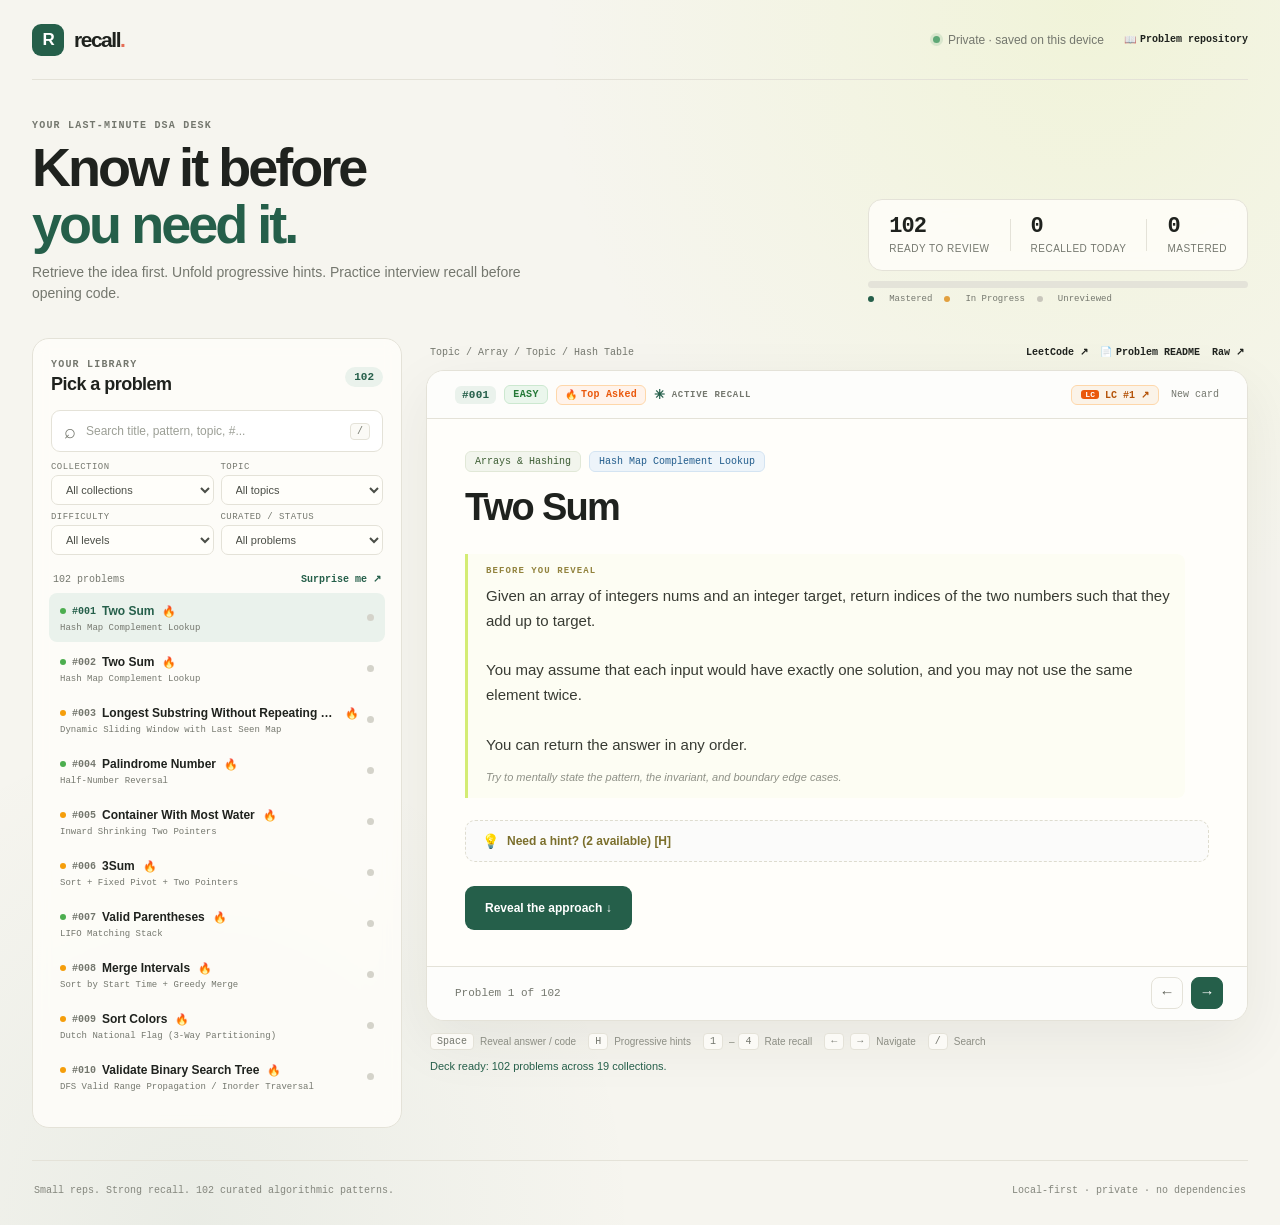
==== revision/index.html @ f0b4bc25 "Add DSA revision flashcard app, metadata framework, and optimal algorithmic approaches" ====
<!doctype html>
<html lang="en">
  <head>
    <meta charset="utf-8">
    <meta name="viewport" content="width=device-width, initial-scale=1">
    <meta name="theme-color" content="#f5f4ef">
    <meta name="description" content="A local-first flash-card study space for revising data structures and algorithms.">
    <title>Recall — DSA Revision Deck</title>
    <link rel="stylesheet" href="./styles.css?v=4">
    <script src="./app.js?v=4" defer></script>
  </head>
  <body>
    <div class="app-shell">
      <header class="topbar">
        <a class="brand" href="./" aria-label="Recall home">
          <span class="brand-mark" aria-hidden="true">R</span>
          <span>recall<span class="brand-period">.</span></span>
        </a>
        <div class="topbar-meta">
          <span class="local-badge"><span aria-hidden="true"></span> Private · saved on this device</span>
          <button class="repo-link text-link-btn" id="repo-readme-btn" type="button">
            <span aria-hidden="true">📖</span> Problem repository
          </button>
        </div>
      </header>

      <main>
        <section class="intro">
          <div>
            <p class="eyebrow">YOUR LAST-MINUTE DSA DESK</p>
            <h1>Know it before<br><span>you need it.</span></h1>
            <p class="intro-copy">Retrieve the idea first. Unfold progressive hints. Practice interview recall before opening code.</p>
          </div>
          <div class="session-summary-box">
            <div class="session-summary" aria-label="Study progress">
              <div class="summary-item">
                <span class="summary-value" id="due-count">—</span>
                <span class="summary-label">ready to review</span>
              </div>
              <div class="summary-divider"></div>
              <div class="summary-item">
                <span class="summary-value" id="reviewed-count">—</span>
                <span class="summary-label">recalled today</span>
              </div>
              <div class="summary-divider"></div>
              <div class="summary-item">
                <span class="summary-value" id="mastered-count">—</span>
                <span class="summary-label">mastered</span>
              </div>
            </div>
            <div class="mastery-bar-container" title="Overall mastery progress">
              <div class="mastery-bar">
                <div class="mastery-fill mastered-fill" id="bar-mastered" style="width: 0%"></div>
                <div class="mastery-fill learning-fill" id="bar-learning" style="width: 0%"></div>
              </div>
              <div class="mastery-legend">
                <span class="legend-dot dot-mastered"></span> Mastered
                <span class="legend-dot dot-learning"></span> In Progress
                <span class="legend-dot dot-unseen"></span> Unreviewed
              </div>
            </div>
          </div>
        </section>

        <section class="study-layout" aria-label="DSA flash cards">
          <aside class="library-panel">
            <div class="library-heading">
              <div>
                <p class="eyebrow">YOUR LIBRARY</p>
                <h2>Pick a problem</h2>
              </div>
              <span class="count-pill" id="problem-count">—</span>
            </div>

            <label class="search-box">
              <span class="sr-only">Search problems</span>
              <span class="search-icon" aria-hidden="true">⌕</span>
              <input id="search-input" type="search" placeholder="Search title, pattern, topic, #..." autocomplete="off">
              <kbd>/</kbd>
            </label>

            <div class="filter-grid">
              <div>
                <label for="group-filter" class="filter-label">Collection</label>
                <select id="group-filter">
                  <option value="">All collections</option>
                </select>
              </div>
              <div>
                <label for="topic-filter" class="filter-label">Topic</label>
                <select id="topic-filter">
                  <option value="">All topics</option>
                </select>
              </div>
              <div>
                <label for="difficulty-filter" class="filter-label">Difficulty</label>
                <select id="difficulty-filter">
                  <option value="">All levels</option>
                  <option value="Easy">Easy</option>
                  <option value="Medium">Medium</option>
                  <option value="Hard">Hard</option>
                </select>
              </div>
              <div>
                <label for="status-filter" class="filter-label">Curated / Status</label>
                <select id="status-filter">
                  <option value="all">All problems</option>
                  <option value="frequently-asked">🔥 Frequently Asked</option>
                  <option value="due">Due to review</option>
                  <option value="new">Not reviewed</option>
                  <option value="mastered">Mastered</option>
                </select>
              </div>
            </div>

            <div class="list-caption">
              <span id="results-label">All problems</span>
              <button class="text-button" id="shuffle-button" type="button">Surprise me <span aria-hidden="true">↗</span></button>
            </div>
            <nav class="problem-list" id="problem-list" aria-label="Problem cards"></nav>
            <p class="empty-list" id="empty-list" hidden>No matches. Try another search or filter.</p>
          </aside>

          <section class="card-column" aria-live="polite">
            <div class="card-toolbar">
              <div class="breadcrumb" id="card-breadcrumb">Loading your cards</div>
              <div class="card-toolbar-links">
                <a class="source-link" id="lc-top-link" href="#" target="_blank" rel="noreferrer" hidden>LeetCode <span aria-hidden="true">↗</span></a>
                <button class="source-link text-link-btn" id="readme-modal-btn" type="button">
                  <span aria-hidden="true">📄</span> Problem README
                </button>
                <a class="source-link" id="readme-raw-link" href="#" target="_blank" rel="noreferrer">Raw ↗</a>
              </div>
            </div>

            <article class="flash-card" id="flash-card" aria-labelledby="card-title">
              <div class="card-topline">
                <div class="card-topline-left">
                  <span class="card-number-badge" id="card-number">#001</span>
                  <span class="difficulty-pill" id="card-difficulty">Medium</span>
                  <span class="freq-pill" id="card-freq-pill" hidden title="Frequently asked in technical interviews">
                    <span aria-hidden="true">🔥</span> Top Asked
                  </span>
                  <span class="card-type"><span aria-hidden="true">✳</span> ACTIVE RECALL</span>
                </div>
                <div class="card-topline-right">
                  <a class="lc-pill" id="card-lc-pill" target="_blank" rel="noreferrer" hidden>
                    <span class="lc-pill-icon">LC</span>
                    <span id="card-lc-text">LeetCode ↗</span>
                  </a>
                  <span class="review-state" id="review-state"></span>
                </div>
              </div>

              <div class="card-content">
                <div class="badge-cluster" id="badge-cluster">
                  <span class="cluster-badge topic-badge" id="card-topic">Topic</span>
                  <span class="cluster-badge pattern-badge" id="card-pattern">Pattern</span>
                </div>

                <h2 id="card-title">Loading…</h2>

                <div class="recall-prompt">
                  <span class="prompt-label">BEFORE YOU REVEAL</span>
                  <div class="prompt-copy" id="card-prompt"></div>
                  <p class="recall-hint">Try to mentally state the pattern, the invariant, and boundary edge cases.</p>
                </div>

                <!-- Progressive Hints Drawer -->
                <div class="hints-drawer" id="hints-drawer" hidden>
                  <div class="hints-header">
                    <button class="hint-toggle-button" id="hint-toggle-button" type="button">
                      <span class="hint-bulb" aria-hidden="true">💡</span>
                      <span id="hint-btn-label">Need a hint? (H)</span>
                    </button>
                    <span class="hint-counter" id="hint-counter"></span>
                  </div>
                  <div class="hints-body" id="hints-body" hidden>
                    <div class="hints-stack" id="hints-stack"></div>
                    <button class="next-hint-button" id="next-hint-button" type="button" hidden>Reveal next hint ↓</button>
                  </div>
                </div>

                <button class="reveal-button" id="reveal-button" type="button">
                  Reveal the approach <span aria-hidden="true">↓</span>
                </button>

                <div class="answer" id="answer" hidden>
                  <div class="answer-heading">
                    <span class="eyebrow">THE RECALL CHECK</span>
                    <span class="answer-rule"></span>
                  </div>

                  <div class="answer-grid" id="answer-grid"></div>

                  <section class="code-section">
                    <div class="code-heading">
                      <div>
                        <p class="eyebrow">SOLUTION REFERENCE</p>
                        <h3>Check your implementation</h3>
                      </div>
                      <div class="code-actions">
                        <button class="copy-code-button" id="copy-code-button" type="button" hidden title="Copy code to clipboard">
                          <span class="copy-icon">⎘</span> <span id="copy-label">Copy code</span>
                        </button>
                        <button class="code-reveal-button" id="code-reveal-button" type="button">Reveal code</button>
                        <label class="sr-only" for="language-select">Choose solution language</label>
                        <select id="language-select" aria-label="Solution language" hidden></select>
                      </div>
                    </div>
                    <div class="code-container" id="code-container" hidden>
                      <pre class="code-block"><code id="source-code" class="highlighted-code"></code></pre>
                    </div>
                    <p class="code-caption" id="code-caption">Try to write the solution before opening the reference.</p>
                  </section>

                  <div class="rate-section">
                    <div>
                      <p class="eyebrow">HOW DID THAT FEEL?</p>
                      <p class="rate-hint">Spaced repetition schedules your next review based on your rating.</p>
                    </div>
                    <div class="rating-buttons" role="group" aria-label="Rate recall">
                      <button class="rating-button rating-again" data-rating="again" type="button">
                        <span class="rate-key">1</span> Again <span class="rate-time">10m</span>
                      </button>
                      <button class="rating-button rating-hard" data-rating="hard" type="button">
                        <span class="rate-key">2</span> Hard <span class="rate-time">1d</span>
                      </button>
                      <button class="rating-button rating-good" data-rating="good" type="button">
                        <span class="rate-key">3</span> Good <span class="rate-time">3d</span>
                      </button>
                      <button class="rating-button rating-easy" data-rating="easy" type="button">
                        <span class="rate-key">4</span> Easy <span class="rate-time">4d</span>
                      </button>
                    </div>
                  </div>
                </div>
              </div>

              <footer class="card-footer">
                <span id="card-position">—</span>
                <div class="step-controls">
                  <button class="step-button" id="previous-button" type="button" aria-label="Previous card">←</button>
                  <button class="step-button step-next" id="next-button" type="button" aria-label="Next card">→</button>
                </div>
              </footer>
            </article>

            <div class="keyboard-legend">
              <span class="legend-item"><kbd>Space</kbd> Reveal answer / code</span>
              <span class="legend-item"><kbd>H</kbd> Progressive hints</span>
              <span class="legend-item"><kbd>1</kbd>–<kbd>4</kbd> Rate recall</span>
              <span class="legend-item"><kbd>←</kbd> <kbd>→</kbd> Navigate</span>
              <span class="legend-item"><kbd>/</kbd> Search</span>
            </div>
            <p class="app-message" id="app-message" role="status" aria-live="polite"></p>
          </section>
        </section>
      </main>

      <footer class="site-footer">
        <span>Small reps. Strong recall. 102 curated algorithmic patterns.</span>
        <span>Local-first · private · no dependencies</span>
      </footer>
    </div>

    <!-- In-App Markdown Viewer Modal -->
    <div class="modal-backdrop" id="markdown-modal" hidden>
      <div class="modal-dialog" role="dialog" aria-modal="true" aria-labelledby="modal-title">
        <div class="modal-header">
          <div class="modal-title-box">
            <span class="eyebrow" id="modal-eyebrow">DOCUMENT PREVIEW</span>
            <h3 id="modal-title">Problem Statement</h3>
          </div>
          <div class="modal-actions">
            <a id="modal-raw-link" class="modal-action-btn" target="_blank" rel="noreferrer" title="Open raw file in new tab">View raw ↗</a>
            <button id="modal-close-btn" class="modal-close-btn" type="button" aria-label="Close preview">✕</button>
          </div>
        </div>
        <div class="modal-body doc-rendered" id="modal-body">
          <p>Loading document...</p>
        </div>
      </div>
    </div>
  </body>
</html>
---- revision/styles.css ----
:root {
  color-scheme: light;
  --paper: #f6f5ef;
  --card: #fffefa;
  --ink: #1f221e;
  --muted: #74776e;
  --line: #e4e2d8;
  --green: #255f4a;
  --green-hover: #1b4938;
  --green-soft: #eaf2ec;
  --lime: #d4ec74;
  --coral: #e56d56;
  --amber: #b58000;
  --amber-soft: #fef8e7;
  --flame: #ea580c;
  --flame-soft: #fff3eb;
  --flame-border: #fed7aa;
  --blue-soft: #ebf3fa;
  --blue: #2368a2;
  --shadow: 0 20px 60px rgb(36 41 31 / 7%);
  font-family: -apple-system, BlinkMacSystemFont, "Segoe UI", Roboto, "Helvetica Neue", Arial, sans-serif;
}

* { box-sizing: border-box; }

body {
  min-width: 320px;
  margin: 0;
  background:
    radial-gradient(ellipse at 85% 0%, rgb(215 236 116 / 18%), transparent 34rem),
    radial-gradient(ellipse at 15% 100%, rgb(37 95 74 / 6%), transparent 28rem),
    var(--paper);
  color: var(--ink);
  line-height: 1.5;
}

button, input, select { font: inherit; }
button, a, select { -webkit-tap-highlight-color: transparent; }
button:focus-visible, a:focus-visible, input:focus-visible, select:focus-visible {
  outline: 3px solid rgb(37 95 74 / 35%);
  outline-offset: 3px;
}

.app-shell { width: min(1380px, 100% - 64px); margin: 0 auto; }

/* Topbar */
.topbar {
  height: 80px;
  display: flex;
  align-items: center;
  justify-content: space-between;
  border-bottom: 1px solid var(--line);
}
.brand {
  display: inline-flex;
  align-items: center;
  gap: 10px;
  color: var(--ink);
  text-decoration: none;
  font: 800 21px -apple-system, BlinkMacSystemFont, "Segoe UI", sans-serif;
  letter-spacing: -.07em;
}
.brand-mark {
  width: 32px;
  height: 32px;
  display: grid;
  place-items: center;
  border-radius: 9px;
  background: var(--green);
  color: white;
  font: 800 17px -apple-system, BlinkMacSystemFont, sans-serif;
}
.brand-period { color: var(--coral); }
.topbar-meta { display: flex; align-items: center; gap: 20px; color: var(--muted); font-size: 12px; }
.local-badge { display: inline-flex; align-items: center; gap: 8px; }
.local-badge > span {
  width: 7px;
  height: 7px;
  border-radius: 50%;
  background: #5ea876;
  box-shadow: 0 0 0 3px rgb(94 168 118 / 18%);
}
.repo-link {
  color: var(--ink);
  text-decoration: none;
  font-weight: 600;
  display: inline-flex;
  align-items: center;
  gap: 6px;
  cursor: pointer;
  background: none;
  border: 0;
  padding: 0;
}
.repo-link:hover, .text-link-btn:hover { text-decoration: underline; color: var(--green); }

/* Main intro section */
main { padding: 40px 0 32px; }
.intro {
  display: flex;
  justify-content: space-between;
  align-items: flex-end;
  gap: 32px;
  margin: 0 0 34px;
}
.eyebrow {
  margin: 0 0 8px;
  color: var(--muted);
  font: 600 10px "SFMono-Regular", Consolas, Menlo, monospace;
  letter-spacing: .12em;
  text-transform: uppercase;
}
h1, h2, h3, p { margin-top: 0; }
h1 {
  margin-bottom: 10px;
  font: 800 clamp(36px, 4.5vw, 54px)/1.05 -apple-system, BlinkMacSystemFont, sans-serif;
  letter-spacing: -.055em;
}
h1 span { color: var(--green); }
.intro-copy { margin-bottom: 0; color: var(--muted); font-size: 14px; max-width: 540px; }

/* Progress Summary & Mastery Bar */
.session-summary-box { display: flex; flex-direction: column; gap: 10px; min-width: 320px; }
.session-summary {
  display: flex;
  align-items: center;
  gap: 20px;
  padding: 14px 20px;
  border: 1px solid var(--line);
  border-radius: 14px;
  background: rgb(255 254 250 / 80%);
  backdrop-filter: blur(8px);
}
.summary-item { display: grid; gap: 2px; }
.summary-value { font: 800 22px "SFMono-Regular", Consolas, monospace; letter-spacing: -.04em; color: var(--ink); }
.summary-label { color: var(--muted); font-size: 10px; text-transform: uppercase; letter-spacing: .05em; }
.summary-divider { width: 1px; height: 32px; background: var(--line); }

.mastery-bar-container { display: flex; flex-direction: column; gap: 6px; }
.mastery-bar {
  height: 7px;
  width: 100%;
  background: #e4e3d9;
  border-radius: 99px;
  overflow: hidden;
  display: flex;
}
.mastery-fill { height: 100%; transition: width .3s ease; }
.mastered-fill { background: var(--green); }
.learning-fill { background: #e2a03f; }

.mastery-legend {
  display: flex;
  align-items: center;
  gap: 12px;
  font: 9px "SFMono-Regular", Consolas, monospace;
  color: var(--muted);
}
.legend-dot { width: 6px; height: 6px; border-radius: 50%; display: inline-block; margin-right: 3px; }
.dot-mastered { background: var(--green); }
.dot-learning { background: #e2a03f; }
.dot-unseen { background: #c8c6bc; }

/* Study layout grid */
.study-layout {
  display: grid;
  grid-template-columns: minmax(310px, 370px) minmax(0, 1fr);
  align-items: start;
  gap: 24px;
}

/* Library / Sidebar */
.library-panel {
  padding: 20px 18px 14px;
  border: 1px solid var(--line);
  border-radius: 17px;
  background: rgb(255 254 250 / 80%);
  backdrop-filter: blur(8px);
}
.library-heading { display: flex; justify-content: space-between; align-items: center; margin-bottom: 15px; }
.library-heading .eyebrow { margin-bottom: 4px; }
.library-heading h2 { margin: 0; font: 700 18px -apple-system, BlinkMacSystemFont, sans-serif; letter-spacing: -.03em; }
.count-pill {
  padding: 4px 9px;
  border-radius: 16px;
  background: var(--green-soft);
  color: var(--green);
  font: 600 11px "SFMono-Regular", Consolas, monospace;
}

.search-box {
  height: 42px;
  display: flex;
  align-items: center;
  gap: 8px;
  padding: 0 12px;
  border: 1px solid var(--line);
  border-radius: 9px;
  background: white;
}
.search-icon { color: var(--muted); font-size: 20px; line-height: 1; }
.search-box input {
  width: 100%;
  min-width: 0;
  border: 0;
  outline: 0;
  color: var(--ink);
  background: transparent;
  font-size: 12px;
}
.search-box input::placeholder { color: #9c9f96; }

kbd {
  padding: 2px 6px;
  border: 1px solid var(--line);
  border-radius: 4px;
  background: #fbfaf6;
  color: var(--muted);
  font: 10px "SFMono-Regular", Consolas, monospace;
}

/* Filter Grid (4 selects) */
.filter-grid {
  display: grid;
  grid-template-columns: 1fr 1fr;
  gap: 7px;
  margin-top: 10px;
}
.filter-label {
  display: block;
  font: 9px "SFMono-Regular", Consolas, monospace;
  color: var(--muted);
  margin-bottom: 3px;
  text-transform: uppercase;
  letter-spacing: .05em;
}
select {
  width: 100%;
  padding: 7px 10px;
  border: 1px solid var(--line);
  border-radius: 7px;
  background: #fffefa;
  color: #4b4e47;
  font-size: 11px;
}

.list-caption {
  display: flex;
  justify-content: space-between;
  align-items: center;
  margin: 18px 2px 8px;
  color: var(--muted);
  font: 10px "SFMono-Regular", Consolas, monospace;
}
.text-button {
  padding: 0;
  border: 0;
  background: none;
  color: var(--green);
  cursor: pointer;
  font: 600 10px "SFMono-Regular", Consolas, monospace;
}
.text-button:hover { text-decoration: underline; }

/* Problem List */
.problem-list {
  max-height: 520px;
  overflow-y: auto;
  margin: 0 -6px;
  padding: 0 4px 4px;
  scrollbar-color: #d8d9cf transparent;
  scrollbar-width: thin;
}
.problem-row {
  width: 100%;
  display: flex;
  align-items: center;
  justify-content: space-between;
  gap: 8px;
  padding: 9px 11px;
  margin-bottom: 2px;
  border: 0;
  border-radius: 8px;
  background: transparent;
  color: var(--ink);
  text-align: left;
  cursor: pointer;
  transition: background .12s ease;
}
.problem-row:hover { background: #f0f1ea; }
.problem-row[aria-current="true"] { background: var(--green-soft); }
.problem-row[aria-current="true"] .row-title { color: var(--green); font-weight: 700; }

.row-main { display: flex; flex-direction: column; min-width: 0; flex: 1; }
.row-header { display: flex; align-items: center; gap: 6px; }
.row-num {
  font: 600 10px "SFMono-Regular", Consolas, monospace;
  color: var(--muted);
}
.problem-row[aria-current="true"] .row-num { color: var(--green); }
.row-title {
  font-size: 12px;
  font-weight: 600;
  overflow: hidden;
  text-overflow: ellipsis;
  white-space: nowrap;
}
.row-freq-badge {
  font-size: 11px;
  margin-left: 2px;
  flex-shrink: 0;
  line-height: 1;
}

.row-meta {
  display: flex;
  align-items: center;
  gap: 6px;
  margin-top: 3px;
  color: var(--muted);
  font: 9px "SFMono-Regular", Consolas, monospace;
  overflow: hidden;
  text-overflow: ellipsis;
  white-space: nowrap;
}
.row-diff-dot {
  width: 6px;
  height: 6px;
  border-radius: 50%;
  display: inline-block;
  flex-shrink: 0;
}
.diff-easy { background: #4cae4f; }
.diff-medium { background: #f59e0b; }
.diff-hard { background: #ef4444; }

.row-status {
  width: 7px;
  height: 7px;
  border-radius: 50%;
  background: #d4d3ca;
  flex-shrink: 0;
}
.row-status.is-due { background: var(--coral); box-shadow: 0 0 0 3px rgb(229 109 86 / 15%); }
.row-status.is-good { background: #5ea876; }
.empty-list { padding: 16px 8px; color: var(--muted); font-size: 12px; line-height: 1.5; }

/* Flash Card Column */
.card-column { min-width: 0; }
.card-toolbar {
  min-height: 32px;
  display: flex;
  justify-content: space-between;
  align-items: center;
  gap: 12px;
  padding: 4px 4px 8px;
  color: var(--muted);
  font: 10px "SFMono-Regular", Consolas, monospace;
}
.card-toolbar-links { display: flex; align-items: center; gap: 12px; }
.breadcrumb { overflow: hidden; text-overflow: ellipsis; white-space: nowrap; }

.text-link-btn {
  background: none;
  border: 0;
  padding: 0;
  color: var(--ink);
  cursor: pointer;
  font: 600 10px "SFMono-Regular", Consolas, monospace;
  display: inline-flex;
  align-items: center;
  gap: 4px;
}
.source-link { color: var(--ink); text-decoration: none; font-weight: 600; white-space: nowrap; }
.source-link:hover, .text-link-btn:hover { text-decoration: underline; color: var(--green); }

.flash-card {
  overflow: hidden;
  border: 1px solid var(--line);
  border-radius: 18px;
  background: var(--card);
  box-shadow: var(--shadow);
}

/* Card Topline */
.card-topline {
  min-height: 48px;
  display: flex;
  justify-content: space-between;
  align-items: center;
  padding: 0 28px;
  border-bottom: 1px solid var(--line);
  background: #fdfdfb;
}
.card-topline-left { display: flex; align-items: center; gap: 8px; flex-wrap: wrap; }
.card-topline-right { display: flex; align-items: center; gap: 12px; }

.card-number-badge {
  padding: 3px 7px;
  border-radius: 6px;
  background: var(--green-soft);
  color: var(--green);
  font: 700 11px "SFMono-Regular", Consolas, monospace;
  letter-spacing: .02em;
}

.difficulty-pill {
  padding: 3px 8px;
  border-radius: 6px;
  font: 600 10px "SFMono-Regular", Consolas, monospace;
  letter-spacing: .04em;
  text-transform: uppercase;
}
.difficulty-pill.is-easy { background: #eaf6ec; color: #237836; border: 1px solid #cce8d0; }
.difficulty-pill.is-medium { background: var(--amber-soft); color: #9c6c00; border: 1px solid #f6e1a7; }
.difficulty-pill.is-hard { background: #fdf0ee; color: #b93822; border: 1px solid #f9ccc5; }

.freq-pill {
  display: inline-flex;
  align-items: center;
  gap: 4px;
  padding: 3px 8px;
  border-radius: 6px;
  background: var(--flame-soft);
  color: var(--flame);
  border: 1px solid var(--flame-border);
  font: 700 10px "SFMono-Regular", Consolas, monospace;
  letter-spacing: .02em;
}

.card-type {
  display: inline-flex;
  align-items: center;
  gap: 6px;
  color: var(--muted);
  font: 600 9px "SFMono-Regular", Consolas, monospace;
  letter-spacing: .08em;
}
.card-type span { color: var(--green); font-size: 13px; }

.lc-pill {
  display: inline-flex;
  align-items: center;
  gap: 6px;
  padding: 3px 9px;
  border-radius: 6px;
  background: #fbf3e8;
  color: #b45309;
  border: 1px solid #fed7aa;
  font: 600 10px "SFMono-Regular", Consolas, monospace;
  text-decoration: none;
  transition: transform .12s ease, background .12s ease;
}
.lc-pill:hover { transform: translateY(-1px); background: #f8e8d1; }
.lc-pill-icon {
  background: #ea580c;
  color: white;
  border-radius: 3px;
  padding: 0 4px;
  font-size: 8px;
  font-weight: 800;
}

.review-state { color: var(--muted); font: 10px "SFMono-Regular", Consolas, monospace; }

/* Card Content Area */
.card-content { padding: 32px 38px 36px; }

.badge-cluster { display: flex; flex-wrap: wrap; gap: 8px; margin-bottom: 14px; }
.cluster-badge {
  padding: 4px 9px;
  border-radius: 6px;
  font: 500 10px "SFMono-Regular", Consolas, monospace;
}
.topic-badge { background: #f2f5ed; color: #3b5c32; border: 1px solid #e1e8d7; }
.pattern-badge { background: #edf4fa; color: #215c8c; border: 1px solid #d4e4f2; }

.card-content h2 {
  margin: 0 0 24px;
  font: 800 clamp(26px, 3.2vw, 38px)/1.15 -apple-system, BlinkMacSystemFont, sans-serif;
  letter-spacing: -.045em;
  color: var(--ink);
}

.recall-prompt {
  max-width: 720px;
  padding: 12px 0 12px 18px;
  border-left: 3px solid var(--lime);
  background: rgb(212 236 116 / 5%);
  border-radius: 0 8px 8px 0;
}
.prompt-label {
  display: block;
  margin-bottom: 8px;
  color: #92833e;
  font: 600 9px "SFMono-Regular", Consolas, monospace;
  letter-spacing: .12em;
}
.prompt-copy {
  color: #383b33;
  font: 500 15px/1.65 -apple-system, BlinkMacSystemFont, "Segoe UI", sans-serif;
  white-space: pre-line;
}
.recall-hint { margin: 12px 0 0; color: #8e9086; font-size: 11px; font-style: italic; }

/* Progressive Hints Drawer */
.hints-drawer {
  margin-top: 22px;
  padding: 12px 16px;
  border: 1px dashed #dedccf;
  border-radius: 10px;
  background: #fbfbfa;
}
.hints-header { display: flex; justify-content: space-between; align-items: center; }
.hint-toggle-button {
  display: inline-flex;
  align-items: center;
  gap: 8px;
  padding: 0;
  border: 0;
  background: none;
  color: #7b6f2c;
  cursor: pointer;
  font: 600 12px -apple-system, BlinkMacSystemFont, sans-serif;
}
.hint-toggle-button:hover { color: #574d1a; text-decoration: underline; }
.hint-bulb { font-size: 14px; }
.hint-counter { font: 10px "SFMono-Regular", Consolas, monospace; color: var(--muted); }

.hints-body { margin-top: 12px; }
.hints-stack { display: flex; flex-direction: column; gap: 8px; }
.hint-item {
  padding: 10px 14px;
  border-radius: 8px;
  background: #fcf9ee;
  border: 1px solid #f3eac8;
  color: #4f4720;
  font-size: 12px;
  line-height: 1.55;
  animation: fadeIn .2s ease-out;
}
.hint-item-label {
  font: 700 10px "SFMono-Regular", Consolas, monospace;
  color: #8c7b2a;
  text-transform: uppercase;
  margin-right: 6px;
}
.next-hint-button {
  margin-top: 10px;
  padding: 6px 12px;
  border: 1px solid #dcd7bf;
  border-radius: 6px;
  background: white;
  color: #63581c;
  cursor: pointer;
  font: 600 11px -apple-system, BlinkMacSystemFont, sans-serif;
}
.next-hint-button:hover { background: #fdfaf0; }

@keyframes fadeIn {
  from { opacity: 0; transform: translateY(-4px); }
  to { opacity: 1; transform: translateY(0); }
}

/* Reveal Button */
.reveal-button {
  display: inline-flex;
  align-items: center;
  justify-content: center;
  gap: 12px;
  min-height: 44px;
  margin-top: 24px;
  padding: 0 20px;
  border: 0;
  border-radius: 9px;
  background: var(--green);
  color: white;
  cursor: pointer;
  font-size: 12px;
  font-weight: 700;
  transition: background .15s ease, transform .12s ease;
}
.reveal-button:hover { transform: translateY(-1px); background: var(--green-hover); }
.reveal-button span { color: var(--lime); font-size: 15px; }

/* Answer Section */
.answer { margin-top: 30px; padding-top: 24px; border-top: 1px solid var(--line); }
.answer-heading { display: flex; align-items: center; gap: 12px; margin-bottom: 16px; }
.answer-heading .eyebrow { margin: 0; color: var(--green); }
.answer-rule { height: 1px; flex: 1; background: var(--line); }

.answer-grid {
  display: grid;
  grid-template-columns: repeat(2, minmax(0, 1fr));
  gap: 12px;
}
.answer-section {
  padding: 16px;
  border: 1px solid #eceae0;
  border-radius: 11px;
  background: #fffefa;
}
.answer-section.is-trick {
  background: #fafaf3;
  border-color: #dbe4be;
  box-shadow: inset 3px 0 0 #8ba93c;
}
.answer-section.is-span-2 { grid-column: span 2; }

.answer-section h3 {
  margin: 0 0 10px;
  color: var(--muted);
  font: 700 10px "SFMono-Regular", Consolas, monospace;
  letter-spacing: .08em;
  text-transform: uppercase;
}
.answer-section.is-trick h3 { color: #627b20; }
.answer-section p, .answer-section ul, .answer-section ol {
  margin: 0;
  color: #3b3d36;
  font-size: 12px;
  line-height: 1.65;
  white-space: pre-line;
}
.answer-section ul { padding-left: 18px; }
.answer-section li { margin-bottom: 4px; }
.answer-section .missing-note { color: #a0a298; font-style: italic; }

/* Code Reference & Syntax Highlighting */
.code-section {
  margin-top: 20px;
  padding: 18px;
  border-radius: 12px;
  background: #191f1c;
  color: white;
}
.code-heading {
  display: flex;
  justify-content: space-between;
  align-items: center;
  gap: 12px;
  margin-bottom: 12px;
}
.code-heading .eyebrow { margin-bottom: 3px; color: #9ab4a5; }
.code-heading h3 { margin: 0; font: 600 13px -apple-system, BlinkMacSystemFont, sans-serif; }
.code-actions { display: flex; align-items: center; gap: 8px; }

.code-heading select {
  border-color: #394740;
  background: #27312c;
  color: #dbe5de;
  font-size: 10px;
  padding: 6px 10px;
}
.code-reveal-button, .copy-code-button {
  padding: 6px 12px;
  border: 1px solid #4a5c53;
  border-radius: 6px;
  background: transparent;
  color: #d9e4dd;
  cursor: pointer;
  font: 600 10px "SFMono-Regular", Consolas, monospace;
  transition: all .12s ease;
}
.code-reveal-button:hover, .copy-code-button:hover {
  border-color: var(--lime);
  color: var(--lime);
}
.copy-code-button.copied {
  border-color: #6ee7b7;
  color: #6ee7b7;
}

.code-block {
  max-height: 440px;
  overflow: auto;
  margin: 0;
  padding: 16px;
  border: 1px solid #2e3a34;
  border-radius: 8px;
  background: #141916;
  color: #e5ede6;
  font: 11px/1.6 "SFMono-Regular", Consolas, "Fira Code", monospace;
  tab-size: 4;
}

/* Syntax Token Highlighting Colors */
.tok-comment { color: #768390; font-style: italic; }
.tok-string { color: #8ddb8c; }
.tok-keyword { color: #ff7b72; font-weight: 600; }
.tok-type { color: #ffa657; }
.tok-number { color: #79c0ff; }
.tok-function { color: #d2a8ff; }
.tok-annotation { color: #e3b341; }
.tok-line { display: flex; }
.line-num {
  width: 32px;
  padding-right: 12px;
  color: #4a545e;
  text-align: right;
  user-select: none;
  flex-shrink: 0;
}
.line-code { flex: 1; white-space: pre; }

.code-caption { margin: 8px 2px 0; color: #9bb0a4; font: 9px "SFMono-Regular", Consolas, monospace; }

/* Spaced Repetition Rating */
.rate-section {
  display: flex;
  align-items: center;
  justify-content: space-between;
  gap: 18px;
  margin-top: 22px;
  padding: 18px 0 0;
  border-top: 1px solid var(--line);
}
.rate-section .eyebrow { margin-bottom: 4px; color: var(--green); }
.rate-hint { margin: 0; color: var(--muted); font-size: 11px; }

.rating-buttons { display: flex; flex-wrap: wrap; gap: 8px; }
.rating-button {
  display: inline-flex;
  align-items: center;
  gap: 6px;
  min-width: 72px;
  padding: 8px 12px;
  border: 1px solid var(--line);
  border-radius: 8px;
  background: white;
  color: #494c44;
  cursor: pointer;
  font: 600 11px -apple-system, BlinkMacSystemFont, sans-serif;
  transition: all .12s ease;
}
.rate-key {
  padding: 1px 4px;
  border-radius: 3px;
  background: #f1efe6;
  color: var(--muted);
  font: 9px "SFMono-Regular", Consolas, monospace;
}
.rate-time { font-size: 9px; color: var(--muted); font-weight: normal; }

.rating-button:hover { border-color: #9cb8a2; background: #f3f8f4; color: var(--green); }
.rating-again:hover { border-color: #f1b3a6; background: #fff5f3; color: #c4402b; }

/* Card Footer */
.card-footer {
  min-height: 54px;
  display: flex;
  align-items: center;
  justify-content: space-between;
  padding: 0 24px 0 28px;
  border-top: 1px solid var(--line);
  color: var(--muted);
  font: 11px "SFMono-Regular", Consolas, monospace;
  background: #fdfdfb;
}
.step-controls { display: flex; gap: 8px; }
.step-button {
  width: 32px;
  height: 32px;
  border: 1px solid var(--line);
  border-radius: 8px;
  background: transparent;
  color: #5c5f56;
  cursor: pointer;
  font-size: 15px;
  display: grid;
  place-items: center;
}
.step-button:hover { border-color: var(--green); color: var(--green); }
.step-next { background: var(--green); border-color: var(--green); color: white; }
.step-next:hover { background: var(--green-hover); color: white; }

/* Keyboard Legend */
.keyboard-legend {
  display: flex;
  flex-wrap: wrap;
  gap: 12px;
  margin: 12px 4px 0;
  font-size: 10px;
  color: #8c8e84;
}
.legend-item { display: inline-flex; align-items: center; gap: 4px; }
.legend-item kbd { margin-right: 2px; }

.app-message { min-height: 16px; margin: 8px 4px 0; color: var(--green); font-size: 11px; }
.app-message.is-error { color: #b73926; }

/* Site Footer */
.site-footer {
  display: flex;
  justify-content: space-between;
  padding: 24px 2px 30px;
  border-top: 1px solid var(--line);
  color: #84867d;
  font: 10px "SFMono-Regular", Consolas, monospace;
}

/* In-App Markdown Viewer Modal */
.modal-backdrop {
  position: fixed;
  inset: 0;
  z-index: 1000;
  display: flex;
  align-items: center;
  justify-content: center;
  background: rgb(20 25 22 / 55%);
  backdrop-filter: blur(6px);
  padding: 20px;
  animation: fadeIn .18s ease-out;
}
.modal-dialog {
  width: min(880px, 100%);
  max-height: 86vh;
  display: flex;
  flex-direction: column;
  background: var(--card);
  border: 1px solid var(--line);
  border-radius: 18px;
  box-shadow: 0 25px 70px rgb(0 0 0 / 22%);
  overflow: hidden;
  animation: modalScale .2s cubic-bezier(.16, 1, .3, 1);
}
@keyframes modalScale {
  from { opacity: 0; transform: scale(.97); }
  to { opacity: 1; transform: scale(1); }
}

.modal-header {
  display: flex;
  justify-content: space-between;
  align-items: center;
  padding: 16px 24px;
  border-bottom: 1px solid var(--line);
  background: #fdfdfb;
}
.modal-title-box h3 { margin: 0; font: 700 16px -apple-system, BlinkMacSystemFont, sans-serif; }
.modal-actions { display: flex; align-items: center; gap: 10px; }
.modal-action-btn {
  padding: 5px 10px;
  border: 1px solid var(--line);
  border-radius: 6px;
  background: white;
  color: var(--ink);
  text-decoration: none;
  font: 600 11px "SFMono-Regular", Consolas, monospace;
}
.modal-action-btn:hover { background: #f4f5ee; border-color: var(--green); color: var(--green); }
.modal-close-btn {
  width: 32px;
  height: 32px;
  display: grid;
  place-items: center;
  border: 1px solid var(--line);
  border-radius: 8px;
  background: white;
  color: var(--muted);
  cursor: pointer;
  font-size: 15px;
}
.modal-close-btn:hover { background: #fdf0ee; color: var(--coral); border-color: var(--coral); }

.modal-body {
  padding: 28px 32px 36px;
  overflow-y: auto;
  line-height: 1.7;
  color: #2a2e28;
}

/* Rendered Document Typography inside Modal */
.doc-rendered h1, .doc-rendered h2, .doc-rendered h3, .doc-rendered h4 {
  color: var(--ink);
  letter-spacing: -.03em;
  margin-top: 24px;
  margin-bottom: 12px;
}
.doc-rendered h1:first-child, .doc-rendered h2:first-child { margin-top: 0; }
.doc-rendered h1 { font-size: 24px; border-bottom: 1px solid var(--line); padding-bottom: 8px; }
.doc-rendered h2 { font-size: 19px; }
.doc-rendered h3 { font-size: 15px; }
.doc-rendered p { margin: 0 0 14px; font-size: 13.5px; }
.doc-rendered ul, .doc-rendered ol { margin: 0 0 16px; padding-left: 24px; font-size: 13px; }
.doc-rendered li { margin-bottom: 6px; }
.doc-rendered a { color: var(--green); text-decoration: underline; font-weight: 500; }
.doc-rendered a:hover { color: var(--green-hover); }
.doc-rendered hr { border: 0; height: 1px; background: var(--line); margin: 24px 0; }
.doc-rendered blockquote {
  margin: 16px 0;
  padding: 10px 16px;
  border-left: 3px solid var(--green);
  background: var(--green-soft);
  border-radius: 0 8px 8px 0;
  font-size: 13px;
  color: #314a3d;
}

.doc-inline-code {
  padding: 2px 5px;
  border-radius: 4px;
  background: #f1efe8;
  border: 1px solid #e5e3d7;
  font: 11px "SFMono-Regular", Consolas, monospace;
  color: #b03622;
}

.doc-code-block {
  padding: 14px 18px;
  border-radius: 10px;
  background: #181d1b;
  color: #e5eee8;
  font: 11.5px/1.6 "SFMono-Regular", Consolas, monospace;
  overflow-x: auto;
  margin: 16px 0;
}

.doc-table-wrap { overflow-x: auto; margin: 18px 0; border: 1px solid var(--line); border-radius: 8px; }
.doc-table { width: 100%; border-collapse: collapse; font-size: 12px; text-align: left; }
.doc-table th, .doc-table td { padding: 9px 14px; border-bottom: 1px solid var(--line); }
.doc-table th { background: #f8f7f2; font-weight: 700; color: #43463e; }
.doc-table tr:last-child td { border-bottom: 0; }
.doc-table tr:nth-child(even) td { background: #fdfdf9; }

.sr-only {
  position: absolute;
  width: 1px;
  height: 1px;
  padding: 0;
  overflow: hidden;
  clip: rect(0, 0, 0, 0);
  white-space: nowrap;
  clip-path: inset(50%);
}
[hidden] { display: none !important; }

/* Responsive adjustments */
@media (max-width: 960px) {
  .app-shell { width: min(100% - 36px, 760px); }
  .study-layout { grid-template-columns: 1fr; }
  .library-panel { order: 2; }
  .card-column { order: 1; }
  .problem-list { max-height: 320px; }
  .intro { align-items: flex-start; flex-direction: column; }
  .session-summary-box { width: 100%; }
}

@media (max-width: 600px) {
  .app-shell { width: calc(100% - 24px); }
  .topbar { height: 64px; }
  .local-badge { display: none; }
  .intro h1 { font-size: 38px; }
  .filter-grid { grid-template-columns: 1fr; }
  .card-content { padding: 24px 18px; }
  .answer-grid { grid-template-columns: 1fr; }
  .answer-section.is-span-2 { grid-column: span 1; }
  .card-topline { padding: 12px 16px; flex-direction: column; align-items: flex-start; gap: 8px; }
  .card-topline-right { width: 100%; justify-content: space-between; }
  .rate-section { flex-direction: column; align-items: flex-start; }
  .rating-buttons { width: 100%; }
  .rating-button { flex: 1; justify-content: center; }
  .site-footer { flex-direction: column; gap: 8px; }
  .modal-dialog { width: 100%; height: 95vh; max-height: 95vh; border-radius: 12px; }
  .modal-body { padding: 18px; }
}

@media (prefers-reduced-motion: reduce) {
  *, *::before, *::after { scroll-behavior: auto !important; transition-duration: .01ms !important; }
}
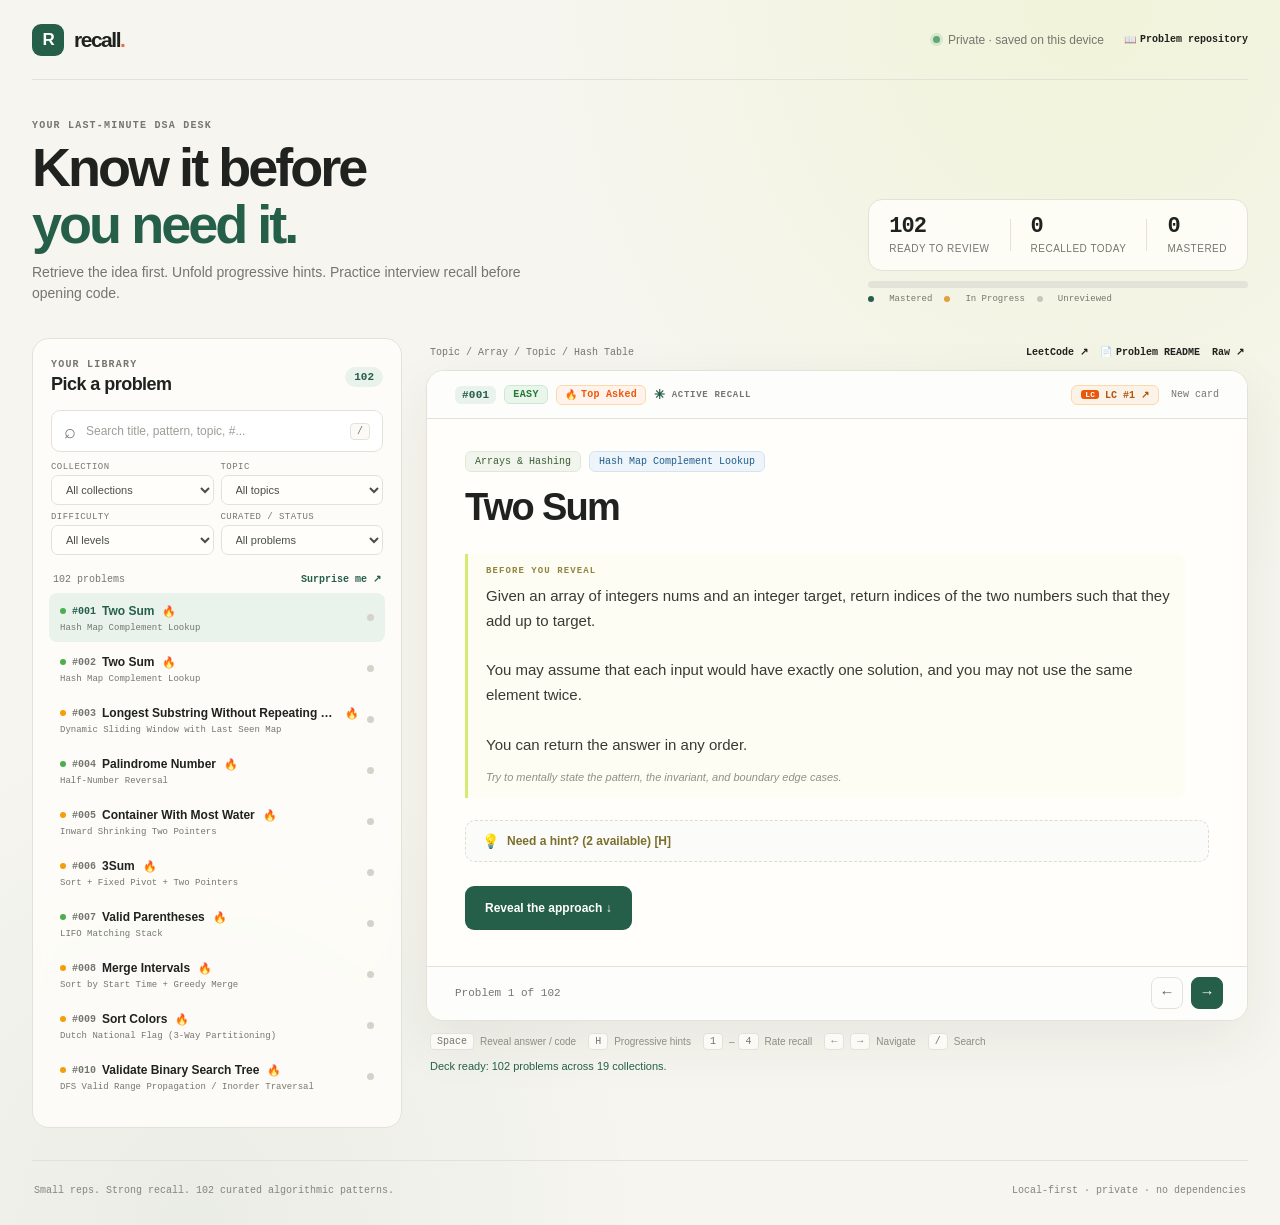
==== commit ebf37537: "Add responsive SVG favicon for browser tabs and title bars" ====
--- a/revision/index.html
+++ b/revision/index.html
@@ -6,6 +6,8 @@
     <meta name="theme-color" content="#f5f4ef">
     <meta name="description" content="A local-first flash-card study space for revising data structures and algorithms.">
     <title>Recall — DSA Revision Deck</title>
+    <link rel="icon" type="image/svg+xml" href="./favicon.svg">
+    <link rel="alternate icon" href="data:image/svg+xml,%3Csvg xmlns='http://www.w3.org/2000/svg' viewBox='0 0 32 32'%3E%3Cdefs%3E%3ClinearGradient id='bg' x1='0%25' y1='0%25' x2='100%25' y2='100%25'%3E%3Cstop offset='0%25' stop-color='%230f172a'/%3E%3Cstop offset='100%25' stop-color='%231e1b4b'/%3E%3C/linearGradient%3E%3ClinearGradient id='glow' x1='0%25' y1='0%25' x2='100%25' y2='100%25'%3E%3Cstop offset='0%25' stop-color='%2338bdf8'/%3E%3Cstop offset='50%25' stop-color='%23818cf8'/%3E%3Cstop offset='100%25' stop-color='%23ec4899'/%3E%3C/linearGradient%3E%3C/defs%3E%3Crect width='32' height='32' rx='7' fill='url(%23bg)'/%3E%3Crect x='1' y='1' width='30' height='30' rx='6' fill='none' stroke='url(%23glow)' stroke-width='1.5'/%3E%3Cpath d='M11 10 L6 16 L11 22' fill='none' stroke='%2338bdf8' stroke-width='2.5' stroke-linecap='round' stroke-linejoin='round'/%3E%3Cpath d='M21 10 L26 16 L21 22' fill='none' stroke='%23ec4899' stroke-width='2.5' stroke-linecap='round' stroke-linejoin='round'/%3E%3Cline x1='17.5' y1='9' x2='14.5' y2='23' stroke='%23818cf8' stroke-width='2' stroke-linecap='round'/%3E%3C/svg%3E">
     <link rel="stylesheet" href="./styles.css?v=4">
     <script src="./app.js?v=4" defer></script>
   </head>
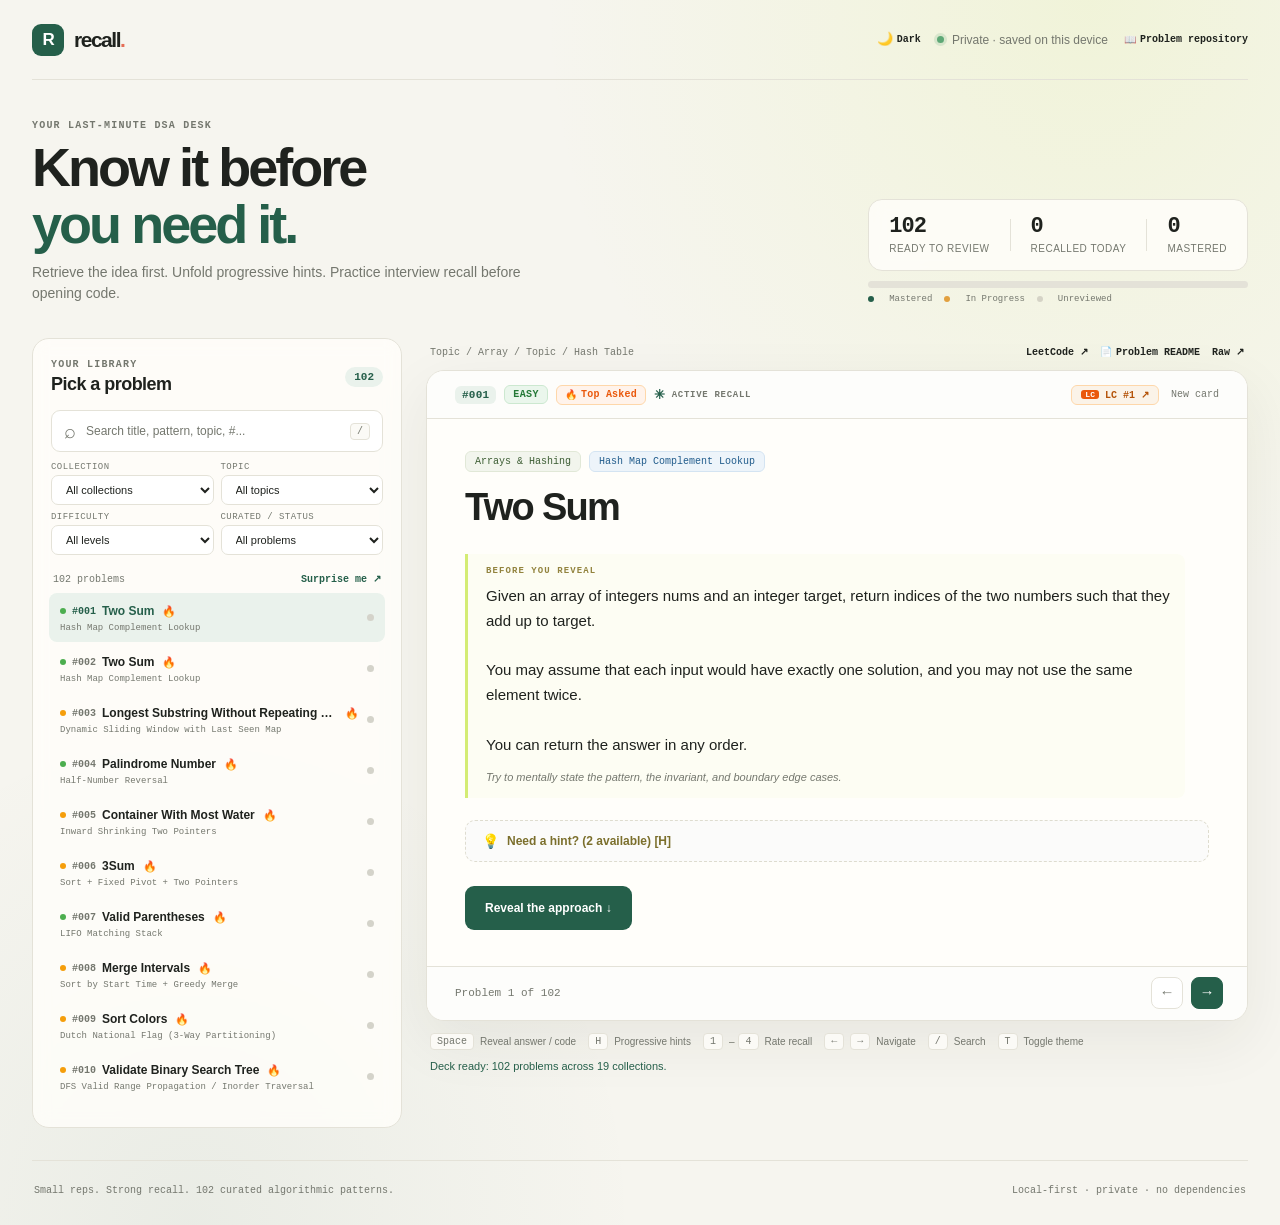
==== commit 43c4cedb: "Add dark theme with auto-detection, persistent toggle, and keyboard shortcut" ====
--- a/revision/index.html
+++ b/revision/index.html
@@ -8,8 +8,8 @@
     <title>Recall — DSA Revision Deck</title>
     <link rel="icon" type="image/svg+xml" href="./favicon.svg">
     <link rel="alternate icon" href="data:image/svg+xml,%3Csvg xmlns='http://www.w3.org/2000/svg' viewBox='0 0 32 32'%3E%3Cdefs%3E%3ClinearGradient id='bg' x1='0%25' y1='0%25' x2='100%25' y2='100%25'%3E%3Cstop offset='0%25' stop-color='%230f172a'/%3E%3Cstop offset='100%25' stop-color='%231e1b4b'/%3E%3C/linearGradient%3E%3ClinearGradient id='glow' x1='0%25' y1='0%25' x2='100%25' y2='100%25'%3E%3Cstop offset='0%25' stop-color='%2338bdf8'/%3E%3Cstop offset='50%25' stop-color='%23818cf8'/%3E%3Cstop offset='100%25' stop-color='%23ec4899'/%3E%3C/linearGradient%3E%3C/defs%3E%3Crect width='32' height='32' rx='7' fill='url(%23bg)'/%3E%3Crect x='1' y='1' width='30' height='30' rx='6' fill='none' stroke='url(%23glow)' stroke-width='1.5'/%3E%3Cpath d='M11 10 L6 16 L11 22' fill='none' stroke='%2338bdf8' stroke-width='2.5' stroke-linecap='round' stroke-linejoin='round'/%3E%3Cpath d='M21 10 L26 16 L21 22' fill='none' stroke='%23ec4899' stroke-width='2.5' stroke-linecap='round' stroke-linejoin='round'/%3E%3Cline x1='17.5' y1='9' x2='14.5' y2='23' stroke='%23818cf8' stroke-width='2' stroke-linecap='round'/%3E%3C/svg%3E">
-    <link rel="stylesheet" href="./styles.css?v=4">
-    <script src="./app.js?v=4" defer></script>
+    <link rel="stylesheet" href="./styles.css?v=5">
+    <script src="./app.js?v=5" defer></script>
   </head>
   <body>
     <div class="app-shell">
@@ -19,6 +19,10 @@
           <span>recall<span class="brand-period">.</span></span>
         </a>
         <div class="topbar-meta">
+          <button class="theme-toggle-btn text-link-btn" id="theme-toggle-btn" type="button" aria-label="Toggle theme" title="Toggle light/dark theme (T)">
+            <span class="theme-icon" aria-hidden="true">🌙</span>
+            <span class="theme-label" id="theme-label">Dark</span>
+          </button>
           <span class="local-badge"><span aria-hidden="true"></span> Private · saved on this device</span>
           <button class="repo-link text-link-btn" id="repo-readme-btn" type="button">
             <span aria-hidden="true">📖</span> Problem repository
@@ -254,6 +258,7 @@
               <span class="legend-item"><kbd>1</kbd>–<kbd>4</kbd> Rate recall</span>
               <span class="legend-item"><kbd>←</kbd> <kbd>→</kbd> Navigate</span>
               <span class="legend-item"><kbd>/</kbd> Search</span>
+              <span class="legend-item"><kbd>T</kbd> Toggle theme</span>
             </div>
             <p class="app-message" id="app-message" role="status" aria-live="polite"></p>
           </section>
--- a/revision/styles.css
+++ b/revision/styles.css
@@ -2,9 +2,11 @@
   color-scheme: light;
   --paper: #f6f5ef;
   --card: #fffefa;
+  --card-translucent: rgb(255 254 250 / 82%);
   --ink: #1f221e;
   --muted: #74776e;
   --line: #e4e2d8;
+  --line-strong: #d5d3c6;
   --green: #255f4a;
   --green-hover: #1b4938;
   --green-soft: #eaf2ec;
@@ -18,7 +20,105 @@
   --blue-soft: #ebf3fa;
   --blue: #2368a2;
   --shadow: 0 20px 60px rgb(36 41 31 / 7%);
+  --input-bg: #ffffff;
+  --input-border: #e4e2d8;
+  --hover-bg: #f0f1ea;
+  --kbd-bg: #fbfaf6;
+  --surface-subtle: #fdfdfb;
+  --card-topline-bg: #fdfdfb;
+  --hints-bg: #fbfbfa;
+  --hints-border: #dedccf;
+  --hint-item-bg: #fcf9ee;
+  --hint-item-border: #f3eac8;
+  --hint-item-text: #4f4720;
+  --answer-section-bg: #fffefa;
+  --answer-section-border: #eceae0;
+  --modal-bg: #fffefa;
+  --modal-header-bg: #fdfdfb;
+  --doc-text: #2a2e28;
   font-family: -apple-system, BlinkMacSystemFont, "Segoe UI", Roboto, "Helvetica Neue", Arial, sans-serif;
+}
+
+[data-theme="dark"] {
+  color-scheme: dark;
+  --paper: #090d16;
+  --card: #0f172a;
+  --card-translucent: rgb(15 23 42 / 85%);
+  --ink: #f8fafc;
+  --muted: #94a3b8;
+  --line: #1e293b;
+  --line-strong: #334155;
+  --green: #10b981;
+  --green-hover: #059669;
+  --green-soft: #064e3b4d;
+  --lime: #a3e635;
+  --coral: #f87171;
+  --amber: #fbbf24;
+  --amber-soft: #78350f44;
+  --flame: #fb923c;
+  --flame-soft: #7c2d1244;
+  --flame-border: #9a341288;
+  --blue-soft: #1e3a5f44;
+  --blue: #38bdf8;
+  --shadow: 0 20px 60px rgb(0 0 0 / 55%);
+  --input-bg: #1e293b;
+  --input-border: #334155;
+  --hover-bg: #1e293b;
+  --kbd-bg: #1e293b;
+  --surface-subtle: #131d31;
+  --card-topline-bg: #131d31;
+  --hints-bg: #131d31;
+  --hints-border: #24334c;
+  --hint-item-bg: #18233a;
+  --hint-item-border: #2d3e5e;
+  --hint-item-text: #fef08a;
+  --answer-section-bg: #131d31;
+  --answer-section-border: #1e293b;
+  --modal-bg: #0f172a;
+  --modal-header-bg: #131d31;
+  --doc-text: #e2e8f0;
+}
+
+@media (prefers-color-scheme: dark) {
+  :root:not([data-theme="light"]) {
+    color-scheme: dark;
+    --paper: #090d16;
+    --card: #0f172a;
+    --card-translucent: rgb(15 23 42 / 85%);
+    --ink: #f8fafc;
+    --muted: #94a3b8;
+    --line: #1e293b;
+    --line-strong: #334155;
+    --green: #10b981;
+    --green-hover: #059669;
+    --green-soft: #064e3b4d;
+    --lime: #a3e635;
+    --coral: #f87171;
+    --amber: #fbbf24;
+    --amber-soft: #78350f44;
+    --flame: #fb923c;
+    --flame-soft: #7c2d1244;
+    --flame-border: #9a341288;
+    --blue-soft: #1e3a5f44;
+    --blue: #38bdf8;
+    --shadow: 0 20px 60px rgb(0 0 0 / 55%);
+    --input-bg: #1e293b;
+    --input-border: #334155;
+    --hover-bg: #1e293b;
+    --kbd-bg: #1e293b;
+    --surface-subtle: #131d31;
+    --card-topline-bg: #131d31;
+    --hints-bg: #131d31;
+    --hints-border: #24334c;
+    --hint-item-bg: #18233a;
+    --hint-item-border: #2d3e5e;
+    --hint-item-text: #fef08a;
+    --answer-section-bg: #131d31;
+    --answer-section-border: #1e293b;
+    --modal-bg: #0f172a;
+    --modal-header-bg: #131d31;
+    --doc-text: #e2e8f0;
+  }
 }
 
 * { box-sizing: border-box; }
@@ -32,6 +132,15 @@
     var(--paper);
   color: var(--ink);
   line-height: 1.5;
+  transition: background-color .2s ease, color .2s ease;
+}
+
+[data-theme="dark"] body,
+:root:not([data-theme="light"]) body {
+  background:
+    radial-gradient(ellipse at 85% 0%, rgb(56 189 248 / 8%), transparent 34rem),
+    radial-gradient(ellipse at 15% 100%, rgb(16 185 129 / 7%), transparent 28rem),
+    var(--paper);
 }
 
 button, input, select { font: inherit; }
@@ -71,7 +180,26 @@
   font: 800 17px -apple-system, BlinkMacSystemFont, sans-serif;
 }
 .brand-period { color: var(--coral); }
-.topbar-meta { display: flex; align-items: center; gap: 20px; color: var(--muted); font-size: 12px; }
+.topbar-meta { display: flex; align-items: center; gap: 16px; color: var(--muted); font-size: 12px; }
+.theme-toggle-btn {
+  display: inline-flex;
+  align-items: center;
+  gap: 6px;
+  color: var(--ink);
+  font-weight: 600;
+  font-size: 11px;
+  cursor: pointer;
+  background: var(--input-bg);
+  border: 1px solid var(--line);
+  padding: 5px 10px;
+  border-radius: 8px;
+  transition: all .12s ease;
+}
+.theme-toggle-btn:hover {
+  border-color: var(--green);
+  color: var(--green);
+}
+.theme-icon { font-size: 13px; line-height: 1; }
 .local-badge { display: inline-flex; align-items: center; gap: 8px; }
 .local-badge > span {
   width: 7px;
@@ -128,7 +256,7 @@
   padding: 14px 20px;
   border: 1px solid var(--line);
   border-radius: 14px;
-  background: rgb(255 254 250 / 80%);
+  background: var(--card-translucent);
   backdrop-filter: blur(8px);
 }
 .summary-item { display: grid; gap: 2px; }
@@ -140,7 +268,7 @@
 .mastery-bar {
   height: 7px;
   width: 100%;
-  background: #e4e3d9;
+  background: var(--line);
   border-radius: 99px;
   overflow: hidden;
   display: flex;
@@ -159,7 +287,7 @@
 .legend-dot { width: 6px; height: 6px; border-radius: 50%; display: inline-block; margin-right: 3px; }
 .dot-mastered { background: var(--green); }
 .dot-learning { background: #e2a03f; }
-.dot-unseen { background: #c8c6bc; }
+.dot-unseen { background: var(--line-strong); }
 
 /* Study layout grid */
 .study-layout {
@@ -174,7 +302,7 @@
   padding: 20px 18px 14px;
   border: 1px solid var(--line);
   border-radius: 17px;
-  background: rgb(255 254 250 / 80%);
+  background: var(--card-translucent);
   backdrop-filter: blur(8px);
 }
 .library-heading { display: flex; justify-content: space-between; align-items: center; margin-bottom: 15px; }
@@ -194,9 +322,9 @@
   align-items: center;
   gap: 8px;
   padding: 0 12px;
-  border: 1px solid var(--line);
+  border: 1px solid var(--input-border);
   border-radius: 9px;
-  background: white;
+  background: var(--input-bg);
 }
 .search-icon { color: var(--muted); font-size: 20px; line-height: 1; }
 .search-box input {
@@ -208,13 +336,13 @@
   background: transparent;
   font-size: 12px;
 }
-.search-box input::placeholder { color: #9c9f96; }
+.search-box input::placeholder { color: var(--muted); }
 
 kbd {
   padding: 2px 6px;
   border: 1px solid var(--line);
   border-radius: 4px;
-  background: #fbfaf6;
+  background: var(--kbd-bg);
   color: var(--muted);
   font: 10px "SFMono-Regular", Consolas, monospace;
 }
@@ -237,10 +365,10 @@
 select {
   width: 100%;
   padding: 7px 10px;
-  border: 1px solid var(--line);
+  border: 1px solid var(--input-border);
   border-radius: 7px;
-  background: #fffefa;
-  color: #4b4e47;
+  background: var(--input-bg);
+  color: var(--ink);
   font-size: 11px;
 }
 
@@ -268,7 +396,7 @@
   overflow-y: auto;
   margin: 0 -6px;
   padding: 0 4px 4px;
-  scrollbar-color: #d8d9cf transparent;
+  scrollbar-color: var(--line) transparent;
   scrollbar-width: thin;
 }
 .problem-row {
@@ -287,7 +415,7 @@
   cursor: pointer;
   transition: background .12s ease;
 }
-.problem-row:hover { background: #f0f1ea; }
+.problem-row:hover { background: var(--hover-bg); }
 .problem-row[aria-current="true"] { background: var(--green-soft); }
 .problem-row[aria-current="true"] .row-title { color: var(--green); font-weight: 700; }
 
@@ -390,7 +518,7 @@
   align-items: center;
   padding: 0 28px;
   border-bottom: 1px solid var(--line);
-  background: #fdfdfb;
+  background: var(--card-topline-bg);
 }
 .card-topline-left { display: flex; align-items: center; gap: 8px; flex-wrap: wrap; }
 .card-topline-right { display: flex; align-items: center; gap: 12px; }
@@ -414,6 +542,13 @@
 .difficulty-pill.is-easy { background: #eaf6ec; color: #237836; border: 1px solid #cce8d0; }
 .difficulty-pill.is-medium { background: var(--amber-soft); color: #9c6c00; border: 1px solid #f6e1a7; }
 .difficulty-pill.is-hard { background: #fdf0ee; color: #b93822; border: 1px solid #f9ccc5; }
+
+[data-theme="dark"] .difficulty-pill.is-easy,
+:root:not([data-theme="light"]) .difficulty-pill.is-easy { background: #064e3b33; color: #34d399; border-color: #065f46; }
+[data-theme="dark"] .difficulty-pill.is-medium,
+:root:not([data-theme="light"]) .difficulty-pill.is-medium { background: #78350f33; color: #fbbf24; border-color: #92400e; }
+[data-theme="dark"] .difficulty-pill.is-hard,
+:root:not([data-theme="light"]) .difficulty-pill.is-hard { background: #7f1d1d33; color: #f87171; border-color: #991b1b; }
 
 .freq-pill {
   display: inline-flex;
@@ -451,6 +586,12 @@
   text-decoration: none;
   transition: transform .12s ease, background .12s ease;
 }
+[data-theme="dark"] .lc-pill,
+:root:not([data-theme="light"]) .lc-pill {
+  background: #271d15;
+  color: #fb923c;
+  border-color: #7c2d12;
+}
 .lc-pill:hover { transform: translateY(-1px); background: #f8e8d1; }
 .lc-pill-icon {
   background: #ea580c;
@@ -475,6 +616,11 @@
 .topic-badge { background: #f2f5ed; color: #3b5c32; border: 1px solid #e1e8d7; }
 .pattern-badge { background: #edf4fa; color: #215c8c; border: 1px solid #d4e4f2; }
 
+[data-theme="dark"] .topic-badge,
+:root:not([data-theme="light"]) .topic-badge { background: #064e3b33; color: #34d399; border-color: #065f46; }
+[data-theme="dark"] .pattern-badge,
+:root:not([data-theme="light"]) .pattern-badge { background: #1e3a5f33; color: #38bdf8; border-color: #0369a1; }
+
 .card-content h2 {
   margin: 0 0 24px;
   font: 800 clamp(26px, 3.2vw, 38px)/1.15 -apple-system, BlinkMacSystemFont, sans-serif;
@@ -496,20 +642,23 @@
   font: 600 9px "SFMono-Regular", Consolas, monospace;
   letter-spacing: .12em;
 }
+[data-theme="dark"] .prompt-label,
+:root:not([data-theme="light"]) .prompt-label { color: #facc15; }
+
 .prompt-copy {
-  color: #383b33;
+  color: var(--ink);
   font: 500 15px/1.65 -apple-system, BlinkMacSystemFont, "Segoe UI", sans-serif;
   white-space: pre-line;
 }
-.recall-hint { margin: 12px 0 0; color: #8e9086; font-size: 11px; font-style: italic; }
+.recall-hint { margin: 12px 0 0; color: var(--muted); font-size: 11px; font-style: italic; }
 
 /* Progressive Hints Drawer */
 .hints-drawer {
   margin-top: 22px;
   padding: 12px 16px;
-  border: 1px dashed #dedccf;
+  border: 1px dashed var(--hints-border);
   border-radius: 10px;
-  background: #fbfbfa;
+  background: var(--hints-bg);
 }
 .hints-header { display: flex; justify-content: space-between; align-items: center; }
 .hint-toggle-button {
@@ -523,7 +672,9 @@
   cursor: pointer;
   font: 600 12px -apple-system, BlinkMacSystemFont, sans-serif;
 }
-.hint-toggle-button:hover { color: #574d1a; text-decoration: underline; }
+[data-theme="dark"] .hint-toggle-button,
+:root:not([data-theme="light"]) .hint-toggle-button { color: #fde047; }
+.hint-toggle-button:hover { color: var(--green); text-decoration: underline; }
 .hint-bulb { font-size: 14px; }
 .hint-counter { font: 10px "SFMono-Regular", Consolas, monospace; color: var(--muted); }
 
@@ -532,9 +683,9 @@
 .hint-item {
   padding: 10px 14px;
   border-radius: 8px;
-  background: #fcf9ee;
-  border: 1px solid #f3eac8;
-  color: #4f4720;
+  background: var(--hint-item-bg);
+  border: 1px solid var(--hint-item-border);
+  color: var(--hint-item-text);
   font-size: 12px;
   line-height: 1.55;
   animation: fadeIn .2s ease-out;
@@ -545,17 +696,19 @@
   text-transform: uppercase;
   margin-right: 6px;
 }
+[data-theme="dark"] .hint-item-label,
+:root:not([data-theme="light"]) .hint-item-label { color: #facc15; }
 .next-hint-button {
   margin-top: 10px;
   padding: 6px 12px;
-  border: 1px solid #dcd7bf;
+  border: 1px solid var(--line-strong);
   border-radius: 6px;
-  background: white;
-  color: #63581c;
+  background: var(--input-bg);
+  color: var(--ink);
   cursor: pointer;
   font: 600 11px -apple-system, BlinkMacSystemFont, sans-serif;
 }
-.next-hint-button:hover { background: #fdfaf0; }
+.next-hint-button:hover { background: var(--hover-bg); }
 
 @keyframes fadeIn {
   from { opacity: 0; transform: translateY(-4px); }
@@ -596,15 +749,21 @@
 }
 .answer-section {
   padding: 16px;
-  border: 1px solid #eceae0;
+  border: 1px solid var(--answer-section-border);
   border-radius: 11px;
-  background: #fffefa;
+  background: var(--answer-section-bg);
 }
 .answer-section.is-trick {
   background: #fafaf3;
   border-color: #dbe4be;
   box-shadow: inset 3px 0 0 #8ba93c;
 }
+[data-theme="dark"] .answer-section.is-trick,
+:root:not([data-theme="light"]) .answer-section.is-trick {
+  background: #112220;
+  border-color: #1e3a35;
+  box-shadow: inset 3px 0 0 var(--green);
+}
 .answer-section.is-span-2 { grid-column: span 2; }
 
 .answer-section h3 {
@@ -615,16 +774,18 @@
   text-transform: uppercase;
 }
 .answer-section.is-trick h3 { color: #627b20; }
+[data-theme="dark"] .answer-section.is-trick h3,
+:root:not([data-theme="light"]) .answer-section.is-trick h3 { color: #34d399; }
 .answer-section p, .answer-section ul, .answer-section ol {
   margin: 0;
-  color: #3b3d36;
+  color: var(--ink);
   font-size: 12px;
   line-height: 1.65;
   white-space: pre-line;
 }
 .answer-section ul { padding-left: 18px; }
 .answer-section li { margin-bottom: 4px; }
-.answer-section .missing-note { color: #a0a298; font-style: italic; }
+.answer-section .missing-note { color: var(--muted); font-style: italic; }
 
 /* Code Reference & Syntax Highlighting */
 .code-section {
@@ -727,8 +888,8 @@
   padding: 8px 12px;
   border: 1px solid var(--line);
   border-radius: 8px;
-  background: white;
-  color: #494c44;
+  background: var(--input-bg);
+  color: var(--ink);
   cursor: pointer;
   font: 600 11px -apple-system, BlinkMacSystemFont, sans-serif;
   transition: all .12s ease;
@@ -736,14 +897,16 @@
 .rate-key {
   padding: 1px 4px;
   border-radius: 3px;
-  background: #f1efe6;
+  background: var(--kbd-bg);
   color: var(--muted);
   font: 9px "SFMono-Regular", Consolas, monospace;
 }
 .rate-time { font-size: 9px; color: var(--muted); font-weight: normal; }
 
-.rating-button:hover { border-color: #9cb8a2; background: #f3f8f4; color: var(--green); }
+.rating-button:hover { border-color: #9cb8a2; background: var(--green-soft); color: var(--green); }
 .rating-again:hover { border-color: #f1b3a6; background: #fff5f3; color: #c4402b; }
+[data-theme="dark"] .rating-again:hover,
+:root:not([data-theme="light"]) .rating-again:hover { border-color: #7f1d1d; background: #450a0a; color: #f87171; }
 
 /* Card Footer */
 .card-footer {
@@ -755,7 +918,7 @@
   border-top: 1px solid var(--line);
   color: var(--muted);
   font: 11px "SFMono-Regular", Consolas, monospace;
-  background: #fdfdfb;
+  background: var(--card-topline-bg);
 }
 .step-controls { display: flex; gap: 8px; }
 .step-button {
@@ -763,8 +926,8 @@
   height: 32px;
   border: 1px solid var(--line);
   border-radius: 8px;
-  background: transparent;
-  color: #5c5f56;
+  background: var(--input-bg);
+  color: var(--muted);
   cursor: pointer;
   font-size: 15px;
   display: grid;
@@ -781,7 +944,7 @@
   gap: 12px;
   margin: 12px 4px 0;
   font-size: 10px;
-  color: #8c8e84;
+  color: var(--muted);
 }
 .legend-item { display: inline-flex; align-items: center; gap: 4px; }
 .legend-item kbd { margin-right: 2px; }
@@ -795,7 +958,7 @@
   justify-content: space-between;
   padding: 24px 2px 30px;
   border-top: 1px solid var(--line);
-  color: #84867d;
+  color: var(--muted);
   font: 10px "SFMono-Regular", Consolas, monospace;
 }
 
@@ -807,8 +970,8 @@
   display: flex;
   align-items: center;
   justify-content: center;
-  background: rgb(20 25 22 / 55%);
-  backdrop-filter: blur(6px);
+  background: rgb(0 0 0 / 70%);
+  backdrop-filter: blur(8px);
   padding: 20px;
   animation: fadeIn .18s ease-out;
 }
@@ -817,10 +980,10 @@
   max-height: 86vh;
   display: flex;
   flex-direction: column;
-  background: var(--card);
+  background: var(--modal-bg);
   border: 1px solid var(--line);
   border-radius: 18px;
-  box-shadow: 0 25px 70px rgb(0 0 0 / 22%);
+  box-shadow: 0 25px 70px rgb(0 0 0 / 45%);
   overflow: hidden;
   animation: modalScale .2s cubic-bezier(.16, 1, .3, 1);
 }
@@ -835,7 +998,7 @@
   align-items: center;
   padding: 16px 24px;
   border-bottom: 1px solid var(--line);
-  background: #fdfdfb;
+  background: var(--modal-header-bg);
 }
 .modal-title-box h3 { margin: 0; font: 700 16px -apple-system, BlinkMacSystemFont, sans-serif; }
 .modal-actions { display: flex; align-items: center; gap: 10px; }
@@ -843,12 +1006,12 @@
   padding: 5px 10px;
   border: 1px solid var(--line);
   border-radius: 6px;
-  background: white;
+  background: var(--input-bg);
   color: var(--ink);
   text-decoration: none;
   font: 600 11px "SFMono-Regular", Consolas, monospace;
 }
-.modal-action-btn:hover { background: #f4f5ee; border-color: var(--green); color: var(--green); }
+.modal-action-btn:hover { background: var(--hover-bg); border-color: var(--green); color: var(--green); }
 .modal-close-btn {
   width: 32px;
   height: 32px;
@@ -856,18 +1019,20 @@
   place-items: center;
   border: 1px solid var(--line);
   border-radius: 8px;
-  background: white;
+  background: var(--input-bg);
   color: var(--muted);
   cursor: pointer;
   font-size: 15px;
 }
 .modal-close-btn:hover { background: #fdf0ee; color: var(--coral); border-color: var(--coral); }
+[data-theme="dark"] .modal-close-btn:hover,
+:root:not([data-theme="light"]) .modal-close-btn:hover { background: #450a0a; color: #f87171; border-color: #7f1d1d; }
 
 .modal-body {
   padding: 28px 32px 36px;
   overflow-y: auto;
   line-height: 1.7;
-  color: #2a2e28;
+  color: var(--doc-text);
 }
 
 /* Rendered Document Typography inside Modal */
@@ -894,16 +1059,16 @@
   background: var(--green-soft);
   border-radius: 0 8px 8px 0;
   font-size: 13px;
-  color: #314a3d;
+  color: var(--ink);
 }
 
 .doc-inline-code {
   padding: 2px 5px;
   border-radius: 4px;
-  background: #f1efe8;
-  border: 1px solid #e5e3d7;
+  background: var(--input-bg);
+  border: 1px solid var(--line);
   font: 11px "SFMono-Regular", Consolas, monospace;
-  color: #b03622;
+  color: var(--coral);
 }
 
 .doc-code-block {
@@ -919,9 +1084,9 @@
 .doc-table-wrap { overflow-x: auto; margin: 18px 0; border: 1px solid var(--line); border-radius: 8px; }
 .doc-table { width: 100%; border-collapse: collapse; font-size: 12px; text-align: left; }
 .doc-table th, .doc-table td { padding: 9px 14px; border-bottom: 1px solid var(--line); }
-.doc-table th { background: #f8f7f2; font-weight: 700; color: #43463e; }
+.doc-table th { background: var(--surface-subtle); font-weight: 700; color: var(--ink); }
 .doc-table tr:last-child td { border-bottom: 0; }
-.doc-table tr:nth-child(even) td { background: #fdfdf9; }
+.doc-table tr:nth-child(even) td { background: var(--surface-subtle); }
 
 .sr-only {
   position: absolute;
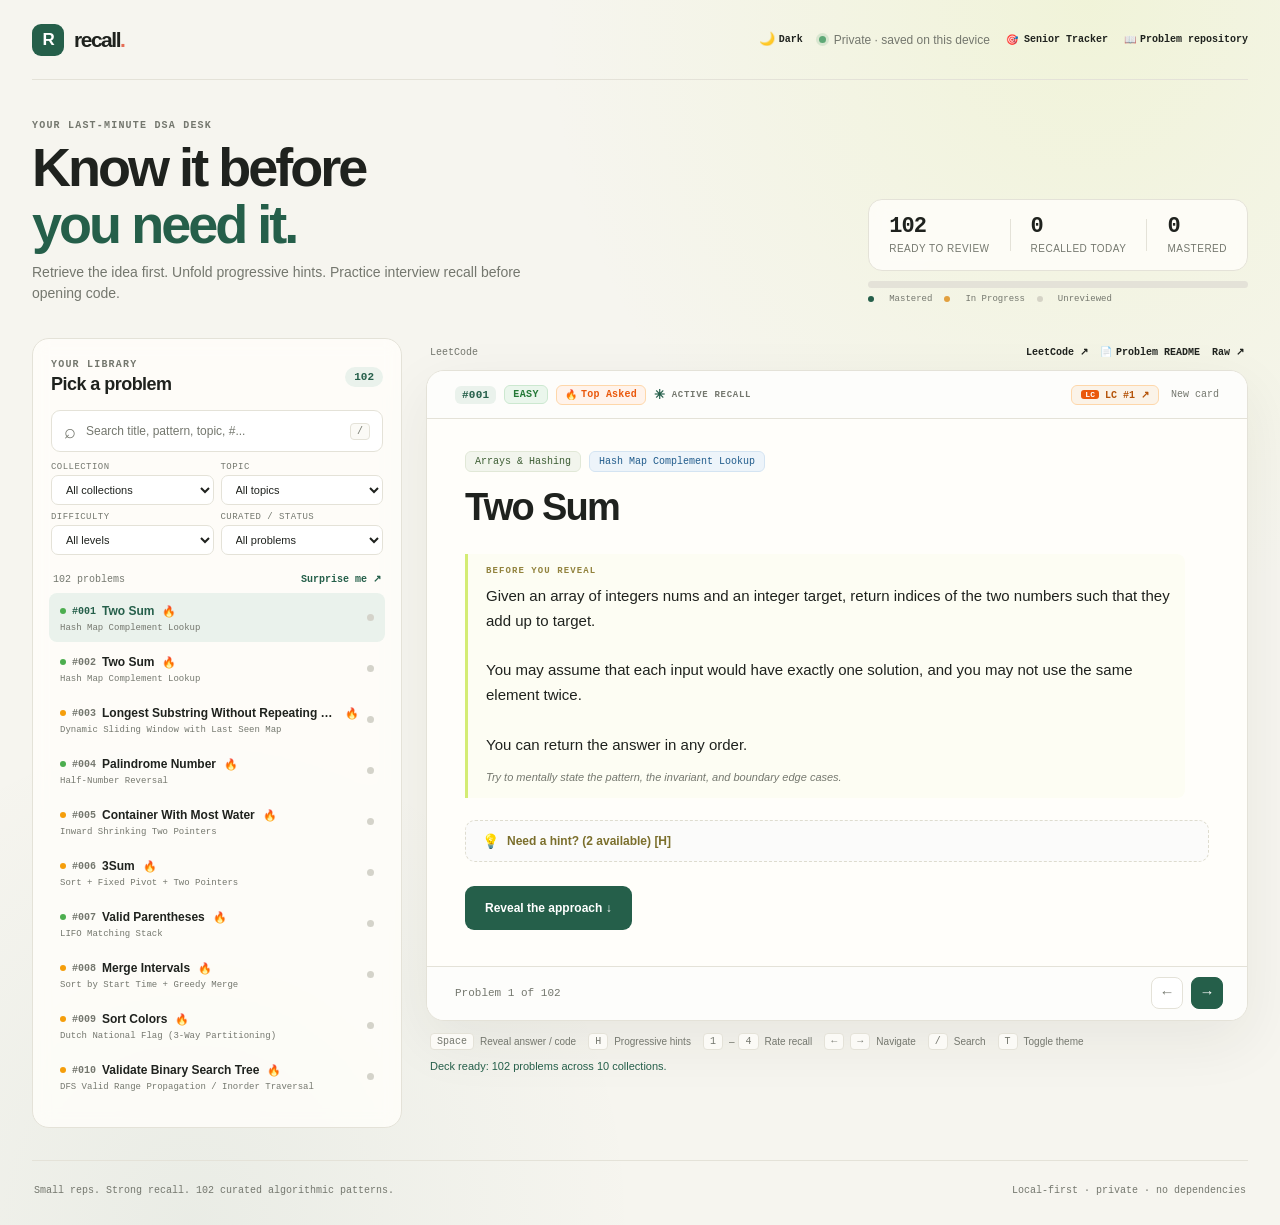
==== commit 96c9a48d: "Rename Senior Backend Interview Tracker to tracker.html and add revision link" ====
--- a/revision/index.html
+++ b/revision/index.html
@@ -24,6 +24,9 @@
             <span class="theme-label" id="theme-label">Dark</span>
           </button>
           <span class="local-badge"><span aria-hidden="true"></span> Private · saved on this device</span>
+          <a class="repo-link text-link-btn" href="../tracker.html" style="text-decoration: none; display: inline-flex; align-items: center; gap: 6px;">
+            <span aria-hidden="true">🎯</span> Senior Tracker
+          </a>
           <button class="repo-link text-link-btn" id="repo-readme-btn" type="button">
             <span aria-hidden="true">📖</span> Problem repository
           </button>
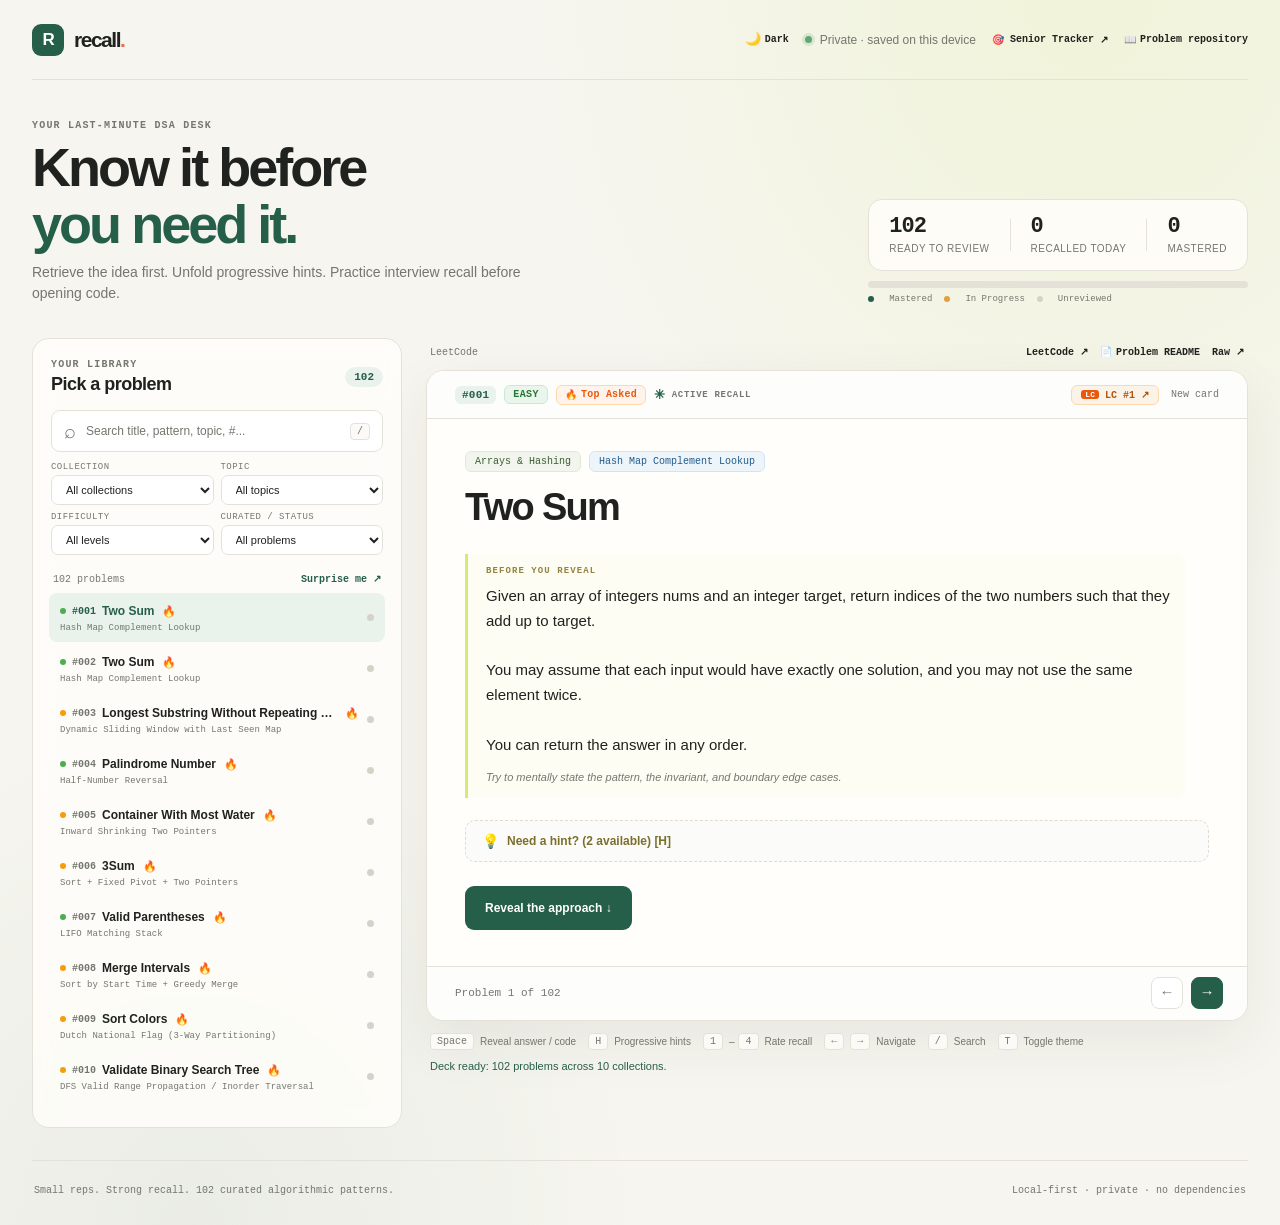
==== commit 3e063eef: "Open Senior Tracker link in new tab with target _blank" ====
--- a/revision/index.html
+++ b/revision/index.html
@@ -24,8 +24,8 @@
             <span class="theme-label" id="theme-label">Dark</span>
           </button>
           <span class="local-badge"><span aria-hidden="true"></span> Private · saved on this device</span>
-          <a class="repo-link text-link-btn" href="../tracker.html" style="text-decoration: none; display: inline-flex; align-items: center; gap: 6px;">
-            <span aria-hidden="true">🎯</span> Senior Tracker
+          <a class="repo-link text-link-btn" href="../tracker.html" target="_blank" rel="noopener noreferrer" style="text-decoration: none; display: inline-flex; align-items: center; gap: 6px;">
+            <span aria-hidden="true">🎯</span> Senior Tracker <span aria-hidden="true">↗</span>
           </a>
           <button class="repo-link text-link-btn" id="repo-readme-btn" type="button">
             <span aria-hidden="true">📖</span> Problem repository
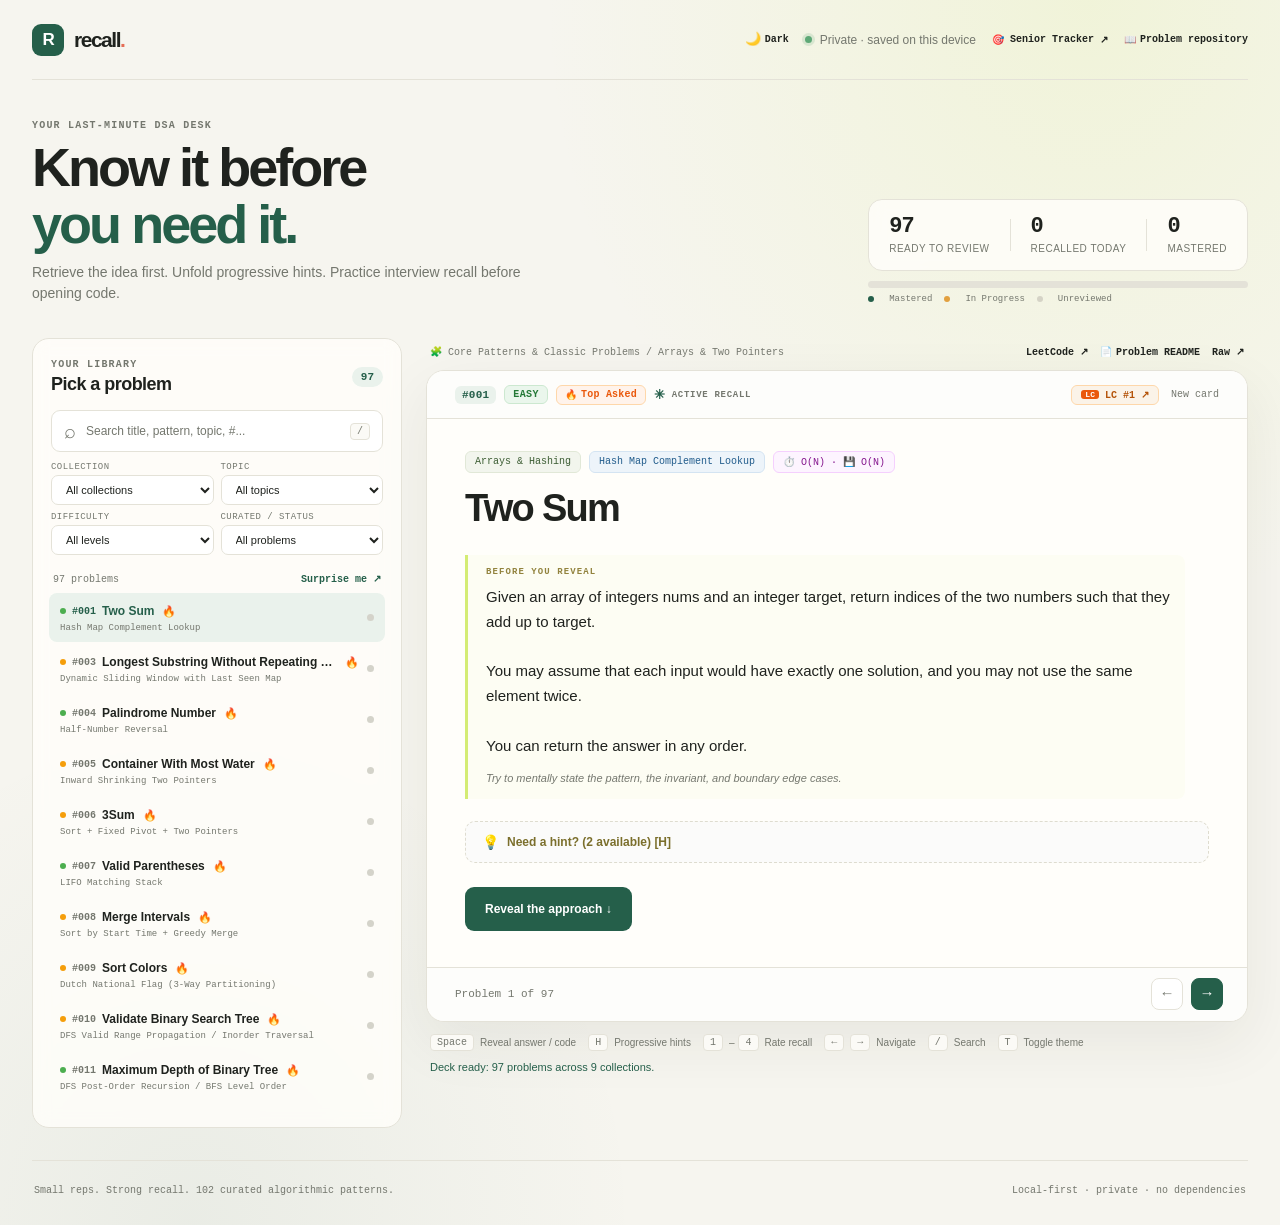
==== commit 3d6ca86d: "Standardize LeetCode problem folders and surface structured time complexity in UI" ====
--- a/revision/index.html
+++ b/revision/index.html
@@ -165,6 +165,7 @@
                 <div class="badge-cluster" id="badge-cluster">
                   <span class="cluster-badge topic-badge" id="card-topic">Topic</span>
                   <span class="cluster-badge pattern-badge" id="card-pattern">Pattern</span>
+                  <span class="cluster-badge complexity-badge" id="card-complexity" title="Time & Space Complexity">⏱️ O(N) · 💾 O(1)</span>
                 </div>
 
                 <h2 id="card-title">Loading…</h2>
--- a/revision/styles.css
+++ b/revision/styles.css
@@ -615,11 +615,14 @@
 }
 .topic-badge { background: #f2f5ed; color: #3b5c32; border: 1px solid #e1e8d7; }
 .pattern-badge { background: #edf4fa; color: #215c8c; border: 1px solid #d4e4f2; }
+.complexity-badge { background: #fdf4ff; color: #86198f; border: 1px solid #f5d0fe; }
 
 [data-theme="dark"] .topic-badge,
 :root:not([data-theme="light"]) .topic-badge { background: #064e3b33; color: #34d399; border-color: #065f46; }
 [data-theme="dark"] .pattern-badge,
 :root:not([data-theme="light"]) .pattern-badge { background: #1e3a5f33; color: #38bdf8; border-color: #0369a1; }
+[data-theme="dark"] .complexity-badge,
+:root:not([data-theme="light"]) .complexity-badge { background: #581c8733; color: #e879f9; border-color: #7e22ce; }
 
 .card-content h2 {
   margin: 0 0 24px;
